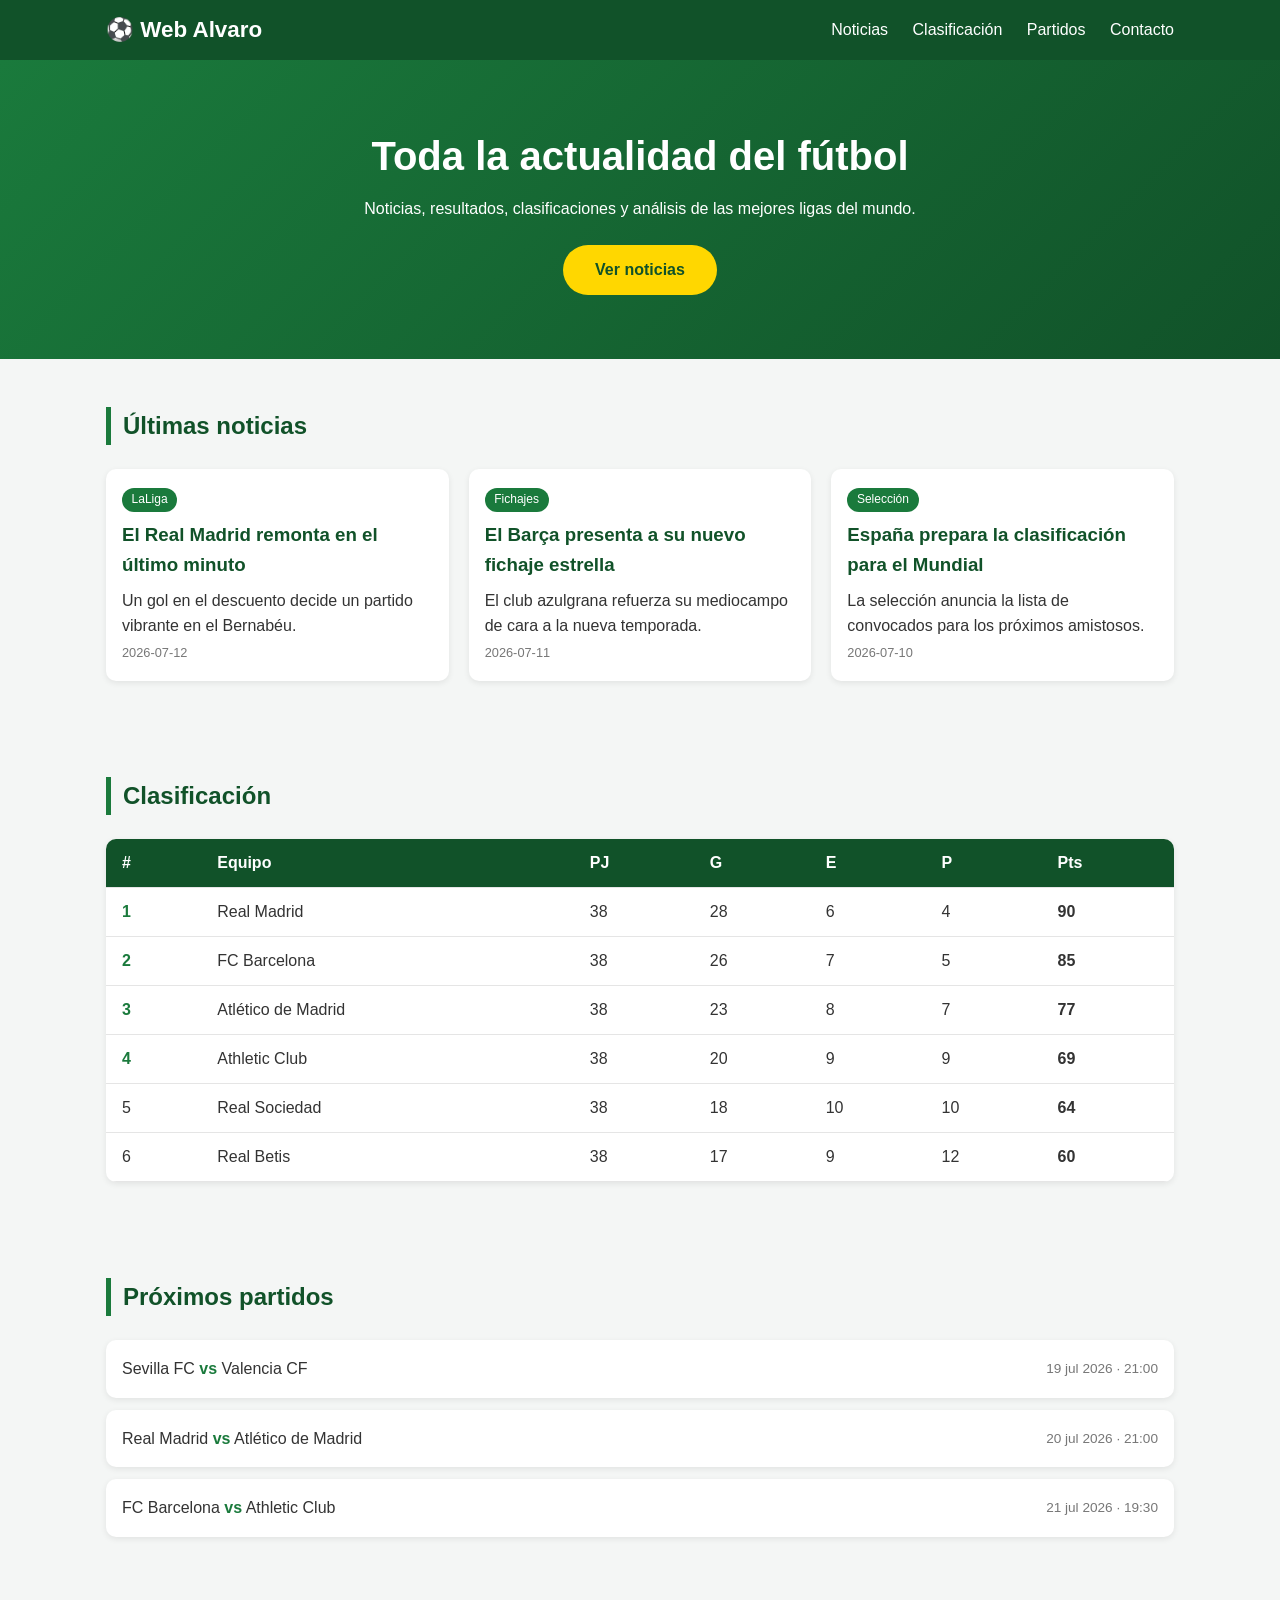
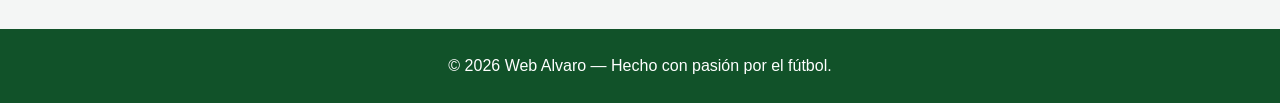
==== index.html @ 4b5a2a9b "Versión inicial de Web Alvaro: web de fútbol con noticias, clasificación y partidos Co-Authored-By: " ====
<!DOCTYPE html>
<html lang="es">
<head>
  <meta charset="UTF-8">
  <meta name="viewport" content="width=device-width, initial-scale=1.0">
  <title>Web Alvaro — Todo sobre Fútbol</title>
  <link rel="stylesheet" href="css/styles.css">
</head>
<body>
  <header class="site-header">
    <div class="container header-inner">
      <a href="index.html" class="logo">⚽ Web Alvaro</a>
      <nav class="main-nav">
        <a href="#noticias">Noticias</a>
        <a href="#clasificacion">Clasificación</a>
        <a href="#partidos">Partidos</a>
        <a href="#contacto">Contacto</a>
      </nav>
    </div>
  </header>

  <section class="hero">
    <div class="container">
      <h1>Toda la actualidad del fútbol</h1>
      <p>Noticias, resultados, clasificaciones y análisis de las mejores ligas del mundo.</p>
      <a href="#noticias" class="btn">Ver noticias</a>
    </div>
  </section>

  <main class="container">
    <section id="noticias" class="section">
      <h2>Últimas noticias</h2>
      <div class="cards" id="news-grid">
        <!-- Las noticias se cargan desde js/app.js -->
      </div>
    </section>

    <section id="clasificacion" class="section">
      <h2>Clasificación</h2>
      <div class="table-wrap">
        <table id="standings-table">
          <thead>
            <tr>
              <th>#</th>
              <th>Equipo</th>
              <th>PJ</th>
              <th>G</th>
              <th>E</th>
              <th>P</th>
              <th>Pts</th>
            </tr>
          </thead>
          <tbody>
            <!-- Se rellena desde js/app.js -->
          </tbody>
        </table>
      </div>
    </section>

    <section id="partidos" class="section">
      <h2>Próximos partidos</h2>
      <ul class="fixtures" id="fixtures-list">
        <!-- Se rellena desde js/app.js -->
      </ul>
    </section>
  </main>

  <footer id="contacto" class="site-footer">
    <div class="container">
      <p>© 2026 Web Alvaro — Hecho con pasión por el fútbol.</p>
    </div>
  </footer>

  <script src="js/app.js"></script>
</body>
</html>
---- css/styles.css ----
:root {
  --verde: #1a7a3c;
  --verde-oscuro: #115229;
  --blanco: #ffffff;
  --gris-claro: #f4f6f5;
  --gris-texto: #333333;
  --acento: #ffd700;
}

* {
  margin: 0;
  padding: 0;
  box-sizing: border-box;
}

body {
  font-family: "Segoe UI", Helvetica, Arial, sans-serif;
  color: var(--gris-texto);
  background: var(--gris-claro);
  line-height: 1.6;
}

.container {
  max-width: 1100px;
  margin: 0 auto;
  padding: 0 1rem;
}

/* Header */
.site-header {
  background: var(--verde-oscuro);
  position: sticky;
  top: 0;
  z-index: 10;
}

.header-inner {
  display: flex;
  align-items: center;
  justify-content: space-between;
  padding: 0.75rem 1rem;
}

.logo {
  color: var(--blanco);
  font-size: 1.4rem;
  font-weight: bold;
  text-decoration: none;
}

.main-nav a {
  color: var(--blanco);
  text-decoration: none;
  margin-left: 1.25rem;
  font-weight: 500;
}

.main-nav a:hover {
  color: var(--acento);
}

/* Hero */
.hero {
  background: linear-gradient(135deg, var(--verde) 0%, var(--verde-oscuro) 100%);
  color: var(--blanco);
  text-align: center;
  padding: 4rem 1rem;
}

.hero h1 {
  font-size: 2.5rem;
  margin-bottom: 0.5rem;
}

.btn {
  display: inline-block;
  margin-top: 1.5rem;
  background: var(--acento);
  color: var(--verde-oscuro);
  padding: 0.75rem 2rem;
  border-radius: 999px;
  font-weight: bold;
  text-decoration: none;
}

.btn:hover {
  filter: brightness(1.05);
}

/* Secciones */
.section {
  padding: 3rem 0;
}

.section h2 {
  color: var(--verde-oscuro);
  margin-bottom: 1.5rem;
  border-left: 5px solid var(--verde);
  padding-left: 0.75rem;
}

/* Tarjetas de noticias */
.cards {
  display: grid;
  grid-template-columns: repeat(auto-fill, minmax(280px, 1fr));
  gap: 1.25rem;
}

.card {
  background: var(--blanco);
  border-radius: 10px;
  overflow: hidden;
  box-shadow: 0 2px 6px rgba(0, 0, 0, 0.08);
}

.card .card-tag {
  display: inline-block;
  background: var(--verde);
  color: var(--blanco);
  font-size: 0.75rem;
  padding: 0.15rem 0.6rem;
  border-radius: 999px;
  margin-bottom: 0.5rem;
}

.card .card-body {
  padding: 1rem;
}

.card h3 {
  margin-bottom: 0.5rem;
  color: var(--verde-oscuro);
}

.card time {
  font-size: 0.8rem;
  color: #777;
}

/* Tabla de clasificación */
.table-wrap {
  overflow-x: auto;
  background: var(--blanco);
  border-radius: 10px;
  box-shadow: 0 2px 6px rgba(0, 0, 0, 0.08);
}

table {
  width: 100%;
  border-collapse: collapse;
}

th, td {
  padding: 0.7rem 1rem;
  text-align: left;
  border-bottom: 1px solid #e5e5e5;
}

thead th {
  background: var(--verde-oscuro);
  color: var(--blanco);
}

tbody tr:nth-child(-n+4) td:first-child {
  font-weight: bold;
  color: var(--verde);
}

/* Partidos */
.fixtures {
  list-style: none;
}

.fixtures li {
  background: var(--blanco);
  border-radius: 10px;
  padding: 1rem;
  margin-bottom: 0.75rem;
  display: flex;
  justify-content: space-between;
  align-items: center;
  box-shadow: 0 2px 6px rgba(0, 0, 0, 0.08);
  flex-wrap: wrap;
  gap: 0.5rem;
}

.fixtures .vs {
  font-weight: bold;
  color: var(--verde);
}

.fixtures .fecha {
  font-size: 0.85rem;
  color: #777;
}

/* Footer */
.site-footer {
  background: var(--verde-oscuro);
  color: var(--blanco);
  text-align: center;
  padding: 1.5rem 1rem;
  margin-top: 2rem;
}

@media (max-width: 600px) {
  .hero h1 {
    font-size: 1.8rem;
  }

  .header-inner {
    flex-direction: column;
    gap: 0.5rem;
  }
}
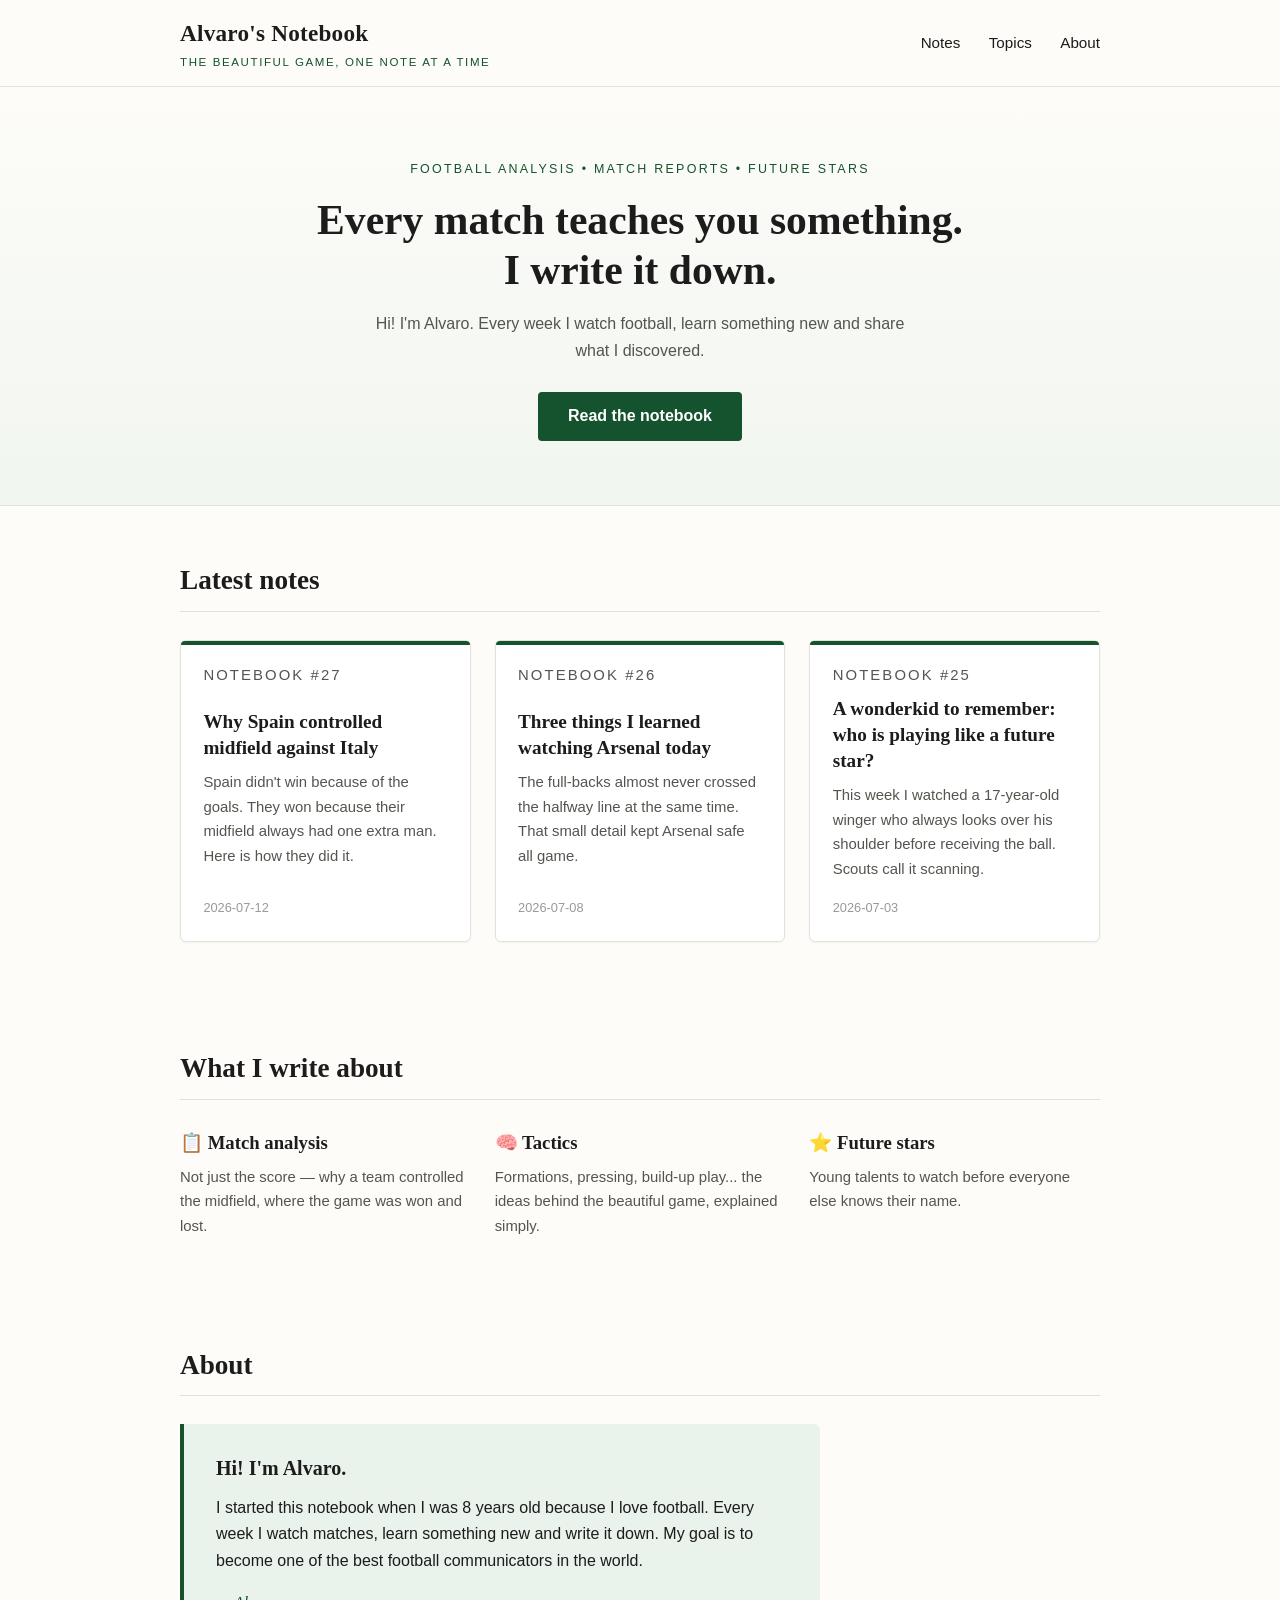
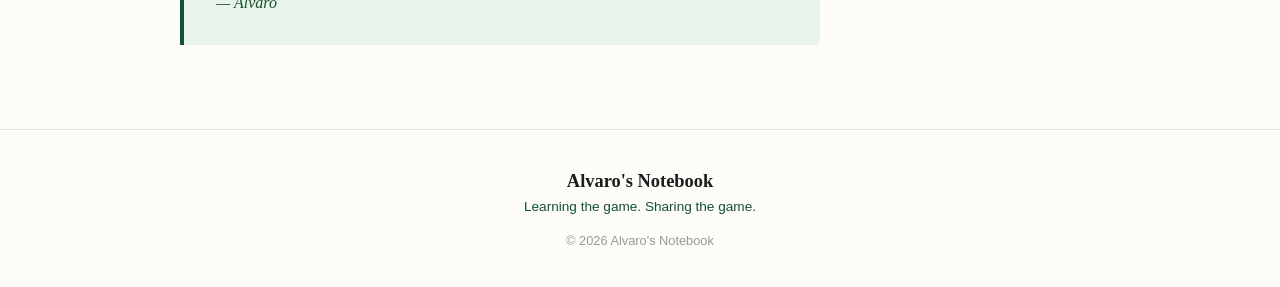
==== commit fe32c5d8: "Rebrand a Alvaro's Notebook: diseño de cuaderno, notas numeradas y sección About Co-Authored-By: Cla" ====
--- a/index.html
+++ b/index.html
@@ -1,73 +1,77 @@
 <!DOCTYPE html>
-<html lang="es">
+<html lang="en">
 <head>
   <meta charset="UTF-8">
   <meta name="viewport" content="width=device-width, initial-scale=1.0">
-  <title>Web Alvaro — Todo sobre Fútbol</title>
+  <title>Alvaro's Notebook — The Beautiful Game, One Note at a Time</title>
+  <meta name="description" content="Football analysis, match reports and future stars — a young football analyst's journal.">
   <link rel="stylesheet" href="css/styles.css">
 </head>
 <body>
   <header class="site-header">
     <div class="container header-inner">
-      <a href="index.html" class="logo">⚽ Web Alvaro</a>
+      <a href="index.html" class="brand">
+        <span class="brand-name">Alvaro's Notebook</span>
+        <span class="brand-tagline">The Beautiful Game, One Note at a Time</span>
+      </a>
       <nav class="main-nav">
-        <a href="#noticias">Noticias</a>
-        <a href="#clasificacion">Clasificación</a>
-        <a href="#partidos">Partidos</a>
-        <a href="#contacto">Contacto</a>
+        <a href="#notes">Notes</a>
+        <a href="#topics">Topics</a>
+        <a href="#about">About</a>
       </nav>
     </div>
   </header>
 
   <section class="hero">
     <div class="container">
-      <h1>Toda la actualidad del fútbol</h1>
-      <p>Noticias, resultados, clasificaciones y análisis de las mejores ligas del mundo.</p>
-      <a href="#noticias" class="btn">Ver noticias</a>
+      <p class="hero-kicker">Football Analysis • Match Reports • Future Stars</p>
+      <h1>Every match teaches you something.<br>I write it down.</h1>
+      <p class="hero-sub">Hi! I'm Alvaro. Every week I watch football, learn something new and share what I discovered.</p>
+      <a href="#notes" class="btn">Read the notebook</a>
     </div>
   </section>
 
   <main class="container">
-    <section id="noticias" class="section">
-      <h2>Últimas noticias</h2>
-      <div class="cards" id="news-grid">
-        <!-- Las noticias se cargan desde js/app.js -->
+    <section id="notes" class="section">
+      <h2>Latest notes</h2>
+      <div class="notes-grid" id="notes-grid">
+        <!-- Notes are rendered from js/app.js -->
       </div>
     </section>
 
-    <section id="clasificacion" class="section">
-      <h2>Clasificación</h2>
-      <div class="table-wrap">
-        <table id="standings-table">
-          <thead>
-            <tr>
-              <th>#</th>
-              <th>Equipo</th>
-              <th>PJ</th>
-              <th>G</th>
-              <th>E</th>
-              <th>P</th>
-              <th>Pts</th>
-            </tr>
-          </thead>
-          <tbody>
-            <!-- Se rellena desde js/app.js -->
-          </tbody>
-        </table>
+    <section id="topics" class="section">
+      <h2>What I write about</h2>
+      <div class="topics">
+        <div class="topic">
+          <h3>📋 Match analysis</h3>
+          <p>Not just the score — why a team controlled the midfield, where the game was won and lost.</p>
+        </div>
+        <div class="topic">
+          <h3>🧠 Tactics</h3>
+          <p>Formations, pressing, build-up play... the ideas behind the beautiful game, explained simply.</p>
+        </div>
+        <div class="topic">
+          <h3>⭐ Future stars</h3>
+          <p>Young talents to watch before everyone else knows their name.</p>
+        </div>
       </div>
     </section>
 
-    <section id="partidos" class="section">
-      <h2>Próximos partidos</h2>
-      <ul class="fixtures" id="fixtures-list">
-        <!-- Se rellena desde js/app.js -->
-      </ul>
+    <section id="about" class="section about">
+      <h2>About</h2>
+      <div class="about-card">
+        <p class="about-lead">Hi! I'm Alvaro.</p>
+        <p>I started this notebook when I was 8 years old because I love football. Every week I watch matches, learn something new and write it down. My goal is to become one of the best football communicators in the world.</p>
+        <p class="about-sign">— Alvaro</p>
+      </div>
     </section>
   </main>
 
-  <footer id="contacto" class="site-footer">
+  <footer class="site-footer">
     <div class="container">
-      <p>© 2026 Web Alvaro — Hecho con pasión por el fútbol.</p>
+      <p class="footer-brand">Alvaro's Notebook</p>
+      <p class="footer-tag">Learning the game. Sharing the game.</p>
+      <p class="footer-copy">© 2026 Alvaro's Notebook</p>
     </div>
   </footer>
 
--- a/css/styles.css
+++ b/css/styles.css
@@ -1,10 +1,12 @@
 :root {
-  --verde: #1a7a3c;
-  --verde-oscuro: #115229;
-  --blanco: #ffffff;
-  --gris-claro: #f4f6f5;
-  --gris-texto: #333333;
-  --acento: #ffd700;
+  --paper: #fdfcf8;
+  --ink: #1c1c1c;
+  --ink-soft: #55554f;
+  --green: #14532d;
+  --green-soft: #eaf2ec;
+  --line: #e4e1d8;
+  --serif: Georgia, "Times New Roman", serif;
+  --sans: "Segoe UI", Helvetica, Arial, sans-serif;
 }
 
 * {
@@ -14,21 +16,22 @@
 }
 
 body {
-  font-family: "Segoe UI", Helvetica, Arial, sans-serif;
-  color: var(--gris-texto);
-  background: var(--gris-claro);
-  line-height: 1.6;
+  font-family: var(--sans);
+  color: var(--ink);
+  background: var(--paper);
+  line-height: 1.65;
 }
 
 .container {
-  max-width: 1100px;
+  max-width: 960px;
   margin: 0 auto;
-  padding: 0 1rem;
+  padding: 0 1.25rem;
 }
 
 /* Header */
 .site-header {
-  background: var(--verde-oscuro);
+  background: var(--paper);
+  border-bottom: 1px solid var(--line);
   position: sticky;
   top: 0;
   z-index: 10;
@@ -38,178 +41,236 @@
   display: flex;
   align-items: center;
   justify-content: space-between;
-  padding: 0.75rem 1rem;
-}
-
-.logo {
-  color: var(--blanco);
-  font-size: 1.4rem;
+  padding: 0.9rem 1.25rem;
+  gap: 1rem;
+  flex-wrap: wrap;
+}
+
+.brand {
+  text-decoration: none;
+  color: var(--ink);
+  display: flex;
+  flex-direction: column;
+}
+
+.brand-name {
+  font-family: var(--serif);
+  font-size: 1.45rem;
   font-weight: bold;
+  letter-spacing: 0.01em;
+}
+
+.brand-tagline {
+  font-size: 0.72rem;
+  text-transform: uppercase;
+  letter-spacing: 0.14em;
+  color: var(--green);
+}
+
+.main-nav a {
+  color: var(--ink);
   text-decoration: none;
-}
-
-.main-nav a {
-  color: var(--blanco);
-  text-decoration: none;
-  margin-left: 1.25rem;
-  font-weight: 500;
+  margin-left: 1.5rem;
+  font-size: 0.95rem;
+  border-bottom: 2px solid transparent;
+  padding-bottom: 2px;
 }
 
 .main-nav a:hover {
-  color: var(--acento);
+  border-bottom-color: var(--green);
 }
 
 /* Hero */
 .hero {
-  background: linear-gradient(135deg, var(--verde) 0%, var(--verde-oscuro) 100%);
-  color: var(--blanco);
   text-align: center;
-  padding: 4rem 1rem;
+  padding: 4.5rem 1rem 4rem;
+  border-bottom: 1px solid var(--line);
+  background:
+    linear-gradient(var(--paper) 0%, var(--green-soft) 160%);
+}
+
+.hero-kicker {
+  text-transform: uppercase;
+  letter-spacing: 0.18em;
+  font-size: 0.78rem;
+  color: var(--green);
+  margin-bottom: 1rem;
 }
 
 .hero h1 {
-  font-size: 2.5rem;
-  margin-bottom: 0.5rem;
+  font-family: var(--serif);
+  font-size: 2.6rem;
+  line-height: 1.2;
+  margin-bottom: 1rem;
+}
+
+.hero-sub {
+  color: var(--ink-soft);
+  max-width: 34rem;
+  margin: 0 auto;
 }
 
 .btn {
   display: inline-block;
-  margin-top: 1.5rem;
-  background: var(--acento);
-  color: var(--verde-oscuro);
-  padding: 0.75rem 2rem;
-  border-radius: 999px;
+  margin-top: 1.75rem;
+  background: var(--green);
+  color: #fff;
+  padding: 0.7rem 1.9rem;
+  border-radius: 4px;
+  font-weight: 600;
+  text-decoration: none;
+}
+
+.btn:hover {
+  background: #0d3d20;
+}
+
+/* Sections */
+.section {
+  padding: 3.25rem 0;
+}
+
+.section h2 {
+  font-family: var(--serif);
+  font-size: 1.7rem;
+  margin-bottom: 1.75rem;
+  padding-bottom: 0.5rem;
+  border-bottom: 1px solid var(--line);
+}
+
+/* Notes */
+.notes-grid {
+  display: grid;
+  grid-template-columns: repeat(auto-fill, minmax(270px, 1fr));
+  gap: 1.5rem;
+}
+
+.note {
+  background: #fff;
+  border: 1px solid var(--line);
+  border-radius: 6px;
+  padding: 1.4rem;
+  position: relative;
+  box-shadow: 0 1px 3px rgba(0, 0, 0, 0.04);
+  display: flex;
+  flex-direction: column;
+}
+
+.note::before {
+  content: "";
+  position: absolute;
+  top: 0;
+  left: 0;
+  right: 0;
+  height: 4px;
+  background: var(--green);
+  border-radius: 6px 6px 0 0;
+}
+
+.note-number {
+  font-size: 0.75rem;
+  text-transform: uppercase;
+  letter-spacing: 0.14em;
+  color: var(--green);
+  margin-bottom: 0.5rem;
+}
+
+.note h3 {
+  font-family: var(--serif);
+  font-size: 1.2rem;
+  line-height: 1.35;
+  margin-bottom: 0.6rem;
+}
+
+.note p {
+  color: var(--ink-soft);
+  font-size: 0.93rem;
+  flex-grow: 1;
+}
+
+.note time {
+  display: block;
+  margin-top: 1rem;
+  font-size: 0.8rem;
+  color: #999;
+}
+
+/* Topics */
+.topics {
+  display: grid;
+  grid-template-columns: repeat(auto-fit, minmax(240px, 1fr));
+  gap: 1.5rem;
+}
+
+.topic h3 {
+  font-family: var(--serif);
+  margin-bottom: 0.4rem;
+}
+
+.topic p {
+  color: var(--ink-soft);
+  font-size: 0.93rem;
+}
+
+/* About */
+.about-card {
+  background: var(--green-soft);
+  border-left: 4px solid var(--green);
+  border-radius: 0 6px 6px 0;
+  padding: 1.75rem 2rem;
+  max-width: 40rem;
+}
+
+.about-lead {
+  font-family: var(--serif);
+  font-size: 1.25rem;
   font-weight: bold;
-  text-decoration: none;
-}
-
-.btn:hover {
-  filter: brightness(1.05);
-}
-
-/* Secciones */
-.section {
-  padding: 3rem 0;
-}
-
-.section h2 {
-  color: var(--verde-oscuro);
-  margin-bottom: 1.5rem;
-  border-left: 5px solid var(--verde);
-  padding-left: 0.75rem;
-}
-
-/* Tarjetas de noticias */
-.cards {
-  display: grid;
-  grid-template-columns: repeat(auto-fill, minmax(280px, 1fr));
-  gap: 1.25rem;
-}
-
-.card {
-  background: var(--blanco);
-  border-radius: 10px;
-  overflow: hidden;
-  box-shadow: 0 2px 6px rgba(0, 0, 0, 0.08);
-}
-
-.card .card-tag {
-  display: inline-block;
-  background: var(--verde);
-  color: var(--blanco);
-  font-size: 0.75rem;
-  padding: 0.15rem 0.6rem;
-  border-radius: 999px;
-  margin-bottom: 0.5rem;
-}
-
-.card .card-body {
-  padding: 1rem;
-}
-
-.card h3 {
-  margin-bottom: 0.5rem;
-  color: var(--verde-oscuro);
-}
-
-.card time {
-  font-size: 0.8rem;
-  color: #777;
-}
-
-/* Tabla de clasificación */
-.table-wrap {
-  overflow-x: auto;
-  background: var(--blanco);
-  border-radius: 10px;
-  box-shadow: 0 2px 6px rgba(0, 0, 0, 0.08);
-}
-
-table {
-  width: 100%;
-  border-collapse: collapse;
-}
-
-th, td {
-  padding: 0.7rem 1rem;
-  text-align: left;
-  border-bottom: 1px solid #e5e5e5;
-}
-
-thead th {
-  background: var(--verde-oscuro);
-  color: var(--blanco);
-}
-
-tbody tr:nth-child(-n+4) td:first-child {
-  font-weight: bold;
-  color: var(--verde);
-}
-
-/* Partidos */
-.fixtures {
-  list-style: none;
-}
-
-.fixtures li {
-  background: var(--blanco);
-  border-radius: 10px;
-  padding: 1rem;
-  margin-bottom: 0.75rem;
-  display: flex;
-  justify-content: space-between;
-  align-items: center;
-  box-shadow: 0 2px 6px rgba(0, 0, 0, 0.08);
-  flex-wrap: wrap;
-  gap: 0.5rem;
-}
-
-.fixtures .vs {
-  font-weight: bold;
-  color: var(--verde);
-}
-
-.fixtures .fecha {
-  font-size: 0.85rem;
-  color: #777;
+  margin-bottom: 0.6rem;
+}
+
+.about-sign {
+  margin-top: 1rem;
+  font-family: var(--serif);
+  font-style: italic;
+  color: var(--green);
 }
 
 /* Footer */
 .site-footer {
-  background: var(--verde-oscuro);
-  color: var(--blanco);
+  border-top: 1px solid var(--line);
   text-align: center;
-  padding: 1.5rem 1rem;
+  padding: 2.25rem 1rem;
   margin-top: 2rem;
+}
+
+.footer-brand {
+  font-family: var(--serif);
+  font-size: 1.15rem;
+  font-weight: bold;
+}
+
+.footer-tag {
+  color: var(--green);
+  font-size: 0.85rem;
+  margin-bottom: 0.75rem;
+}
+
+.footer-copy {
+  color: #999;
+  font-size: 0.8rem;
 }
 
 @media (max-width: 600px) {
   .hero h1 {
-    font-size: 1.8rem;
+    font-size: 1.9rem;
   }
 
   .header-inner {
     flex-direction: column;
-    gap: 0.5rem;
+    align-items: flex-start;
   }
-}
+
+  .main-nav a:first-child {
+    margin-left: 0;
+  }
+}
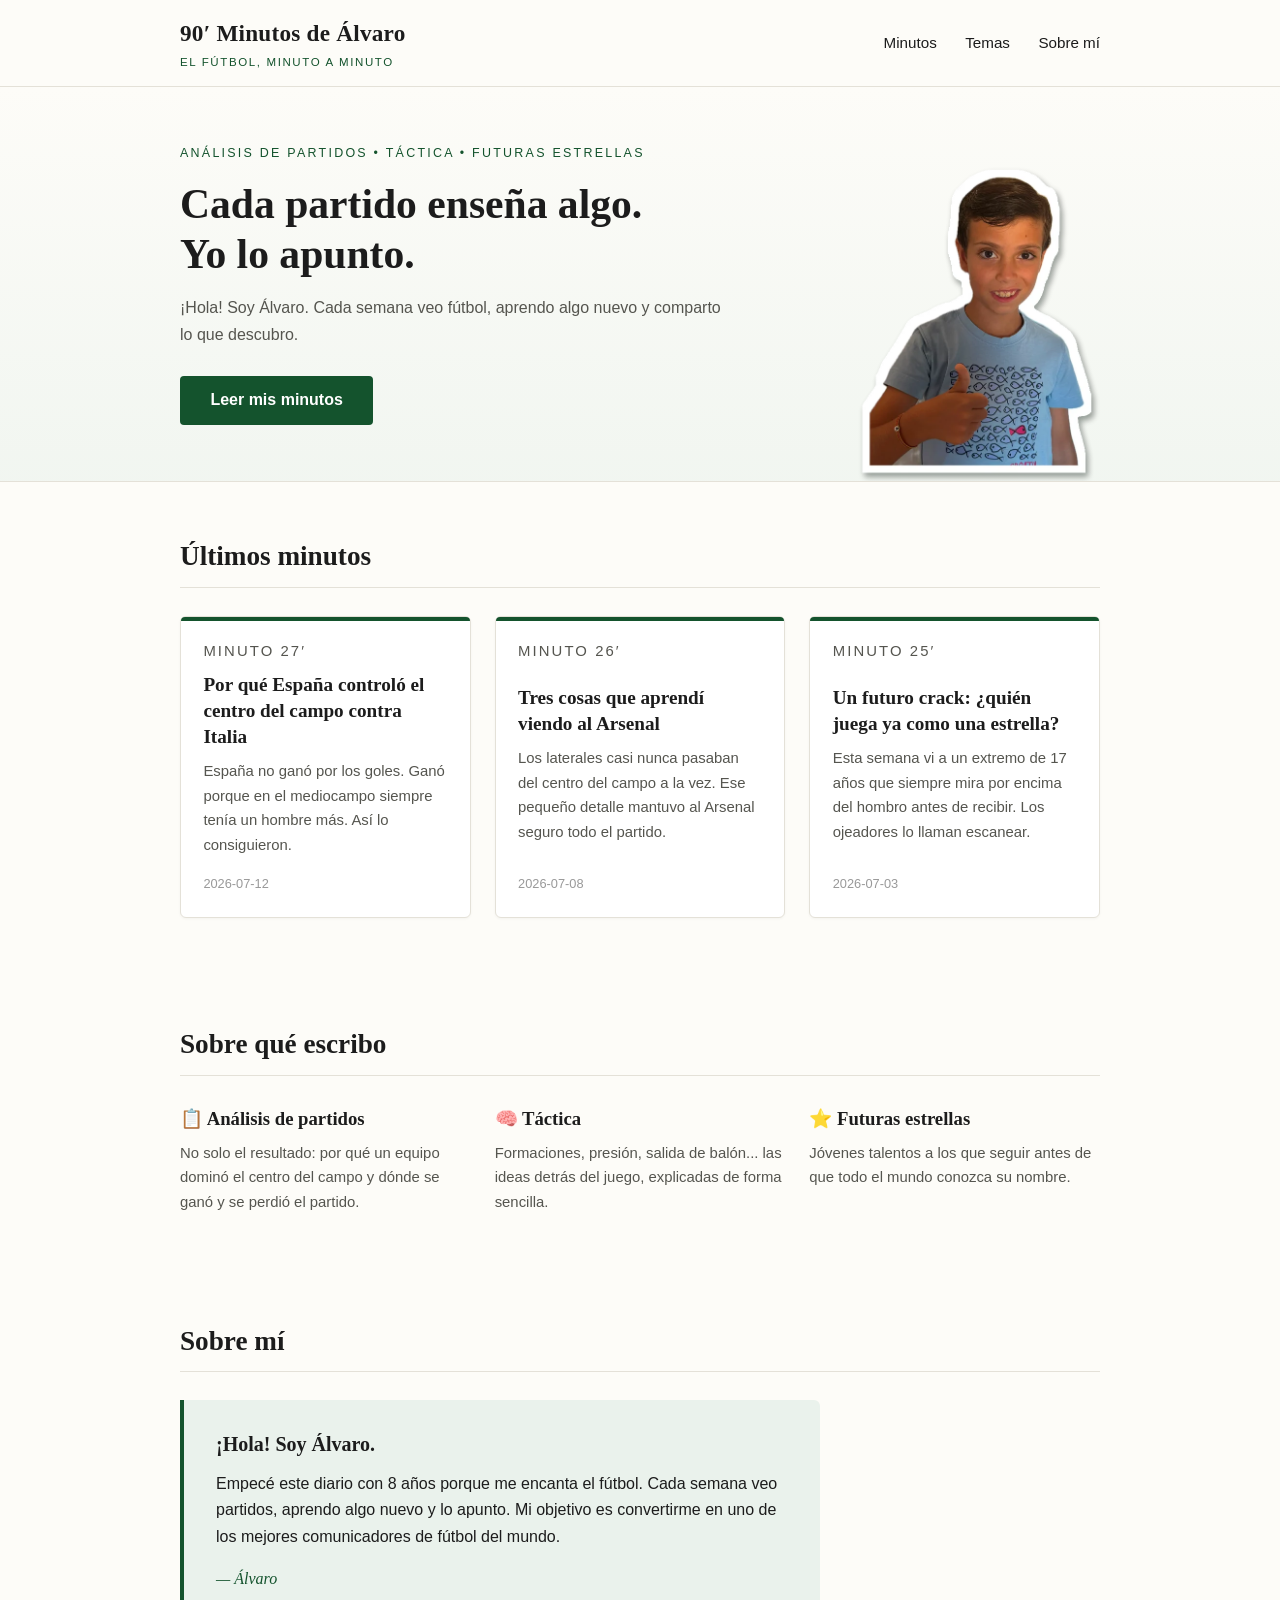
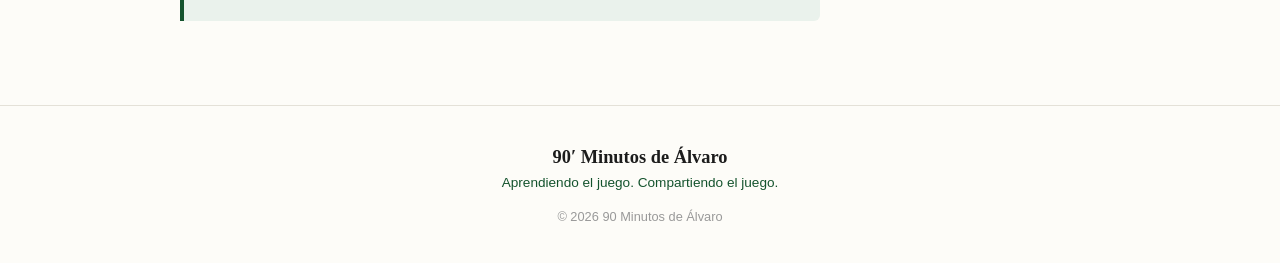
==== commit 0578a471: "Marca en español: 90 Minutos de Álvaro, con sticker de foto real y favicon 90′ Co-Authored-By: Claud" ====
--- a/index.html
+++ b/index.html
@@ -1,77 +1,81 @@
 <!DOCTYPE html>
-<html lang="en">
+<html lang="es">
 <head>
   <meta charset="UTF-8">
   <meta name="viewport" content="width=device-width, initial-scale=1.0">
-  <title>Alvaro's Notebook — The Beautiful Game, One Note at a Time</title>
-  <meta name="description" content="Football analysis, match reports and future stars — a young football analyst's journal.">
+  <title>90 Minutos de Álvaro — El fútbol, minuto a minuto</title>
+  <meta name="description" content="Análisis de partidos, táctica y futuras estrellas — el diario futbolero de Álvaro.">
+  <link rel="icon" href="img/favicon.svg" type="image/svg+xml">
   <link rel="stylesheet" href="css/styles.css">
 </head>
 <body>
   <header class="site-header">
     <div class="container header-inner">
       <a href="index.html" class="brand">
-        <span class="brand-name">Alvaro's Notebook</span>
-        <span class="brand-tagline">The Beautiful Game, One Note at a Time</span>
+        <span class="brand-name">90&prime; Minutos de Álvaro</span>
+        <span class="brand-tagline">El fútbol, minuto a minuto</span>
       </a>
       <nav class="main-nav">
-        <a href="#notes">Notes</a>
-        <a href="#topics">Topics</a>
-        <a href="#about">About</a>
+        <a href="#minutos">Minutos</a>
+        <a href="#temas">Temas</a>
+        <a href="#sobre-mi">Sobre mí</a>
       </nav>
     </div>
   </header>
 
   <section class="hero">
-    <div class="container">
-      <p class="hero-kicker">Football Analysis • Match Reports • Future Stars</p>
-      <h1>Every match teaches you something.<br>I write it down.</h1>
-      <p class="hero-sub">Hi! I'm Alvaro. Every week I watch football, learn something new and share what I discovered.</p>
-      <a href="#notes" class="btn">Read the notebook</a>
+    <div class="container hero-flex">
+      <div class="hero-text">
+        <p class="hero-kicker">Análisis de partidos • Táctica • Futuras estrellas</p>
+        <h1>Cada partido enseña algo.<br>Yo lo apunto.</h1>
+        <p class="hero-sub">¡Hola! Soy Álvaro. Cada semana veo fútbol, aprendo algo nuevo y comparto lo que descubro.</p>
+        <a href="#minutos" class="btn">Leer mis minutos</a>
+      </div>
+      <img class="hero-sticker" src="img/sticker-alvaro.webp" alt="Álvaro con el pulgar arriba">
     </div>
   </section>
 
   <main class="container">
-    <section id="notes" class="section">
-      <h2>Latest notes</h2>
+    <section id="minutos" class="section">
+      <h2>Últimos minutos</h2>
       <div class="notes-grid" id="notes-grid">
-        <!-- Notes are rendered from js/app.js -->
+        <!-- Las notas se renderizan desde js/app.js -->
       </div>
     </section>
 
-    <section id="topics" class="section">
-      <h2>What I write about</h2>
+    <section id="temas" class="section">
+      <h2>Sobre qué escribo</h2>
       <div class="topics">
         <div class="topic">
-          <h3>📋 Match analysis</h3>
-          <p>Not just the score — why a team controlled the midfield, where the game was won and lost.</p>
+          <h3>📋 Análisis de partidos</h3>
+          <p>No solo el resultado: por qué un equipo dominó el centro del campo y dónde se ganó y se perdió el partido.</p>
         </div>
         <div class="topic">
-          <h3>🧠 Tactics</h3>
-          <p>Formations, pressing, build-up play... the ideas behind the beautiful game, explained simply.</p>
+          <h3>🧠 Táctica</h3>
+          <p>Formaciones, presión, salida de balón... las ideas detrás del juego, explicadas de forma sencilla.</p>
         </div>
         <div class="topic">
-          <h3>⭐ Future stars</h3>
-          <p>Young talents to watch before everyone else knows their name.</p>
+          <h3>⭐ Futuras estrellas</h3>
+          <p>Jóvenes talentos a los que seguir antes de que todo el mundo conozca su nombre.</p>
         </div>
       </div>
     </section>
 
-    <section id="about" class="section about">
-      <h2>About</h2>
+    <section id="sobre-mi" class="section about">
+      <h2>Sobre mí</h2>
       <div class="about-card">
-        <p class="about-lead">Hi! I'm Alvaro.</p>
-        <p>I started this notebook when I was 8 years old because I love football. Every week I watch matches, learn something new and write it down. My goal is to become one of the best football communicators in the world.</p>
-        <p class="about-sign">— Alvaro</p>
+        <p class="about-lead">¡Hola! Soy Álvaro.</p>
+        <p>Empecé este diario con 8 años porque me encanta el fútbol. Cada semana veo partidos, aprendo algo nuevo y lo apunto. Mi objetivo es convertirme en uno de los mejores comunicadores de fútbol del mundo.</p>
+        <p class="about-sign">— Álvaro</p>
       </div>
     </section>
   </main>
 
   <footer class="site-footer">
     <div class="container">
-      <p class="footer-brand">Alvaro's Notebook</p>
-      <p class="footer-tag">Learning the game. Sharing the game.</p>
-      <p class="footer-copy">© 2026 Alvaro's Notebook</p>
+      <p class="footer-brand">90&prime; Minutos de Álvaro</p>
+      <p class="footer-tag">Aprendiendo el juego. Compartiendo el juego.</p>
+      <p class="footer-copy">© 2026 90 Minutos de Álvaro</p>
     </div>
   </footer>
 
--- a/css/styles.css
+++ b/css/styles.css
@@ -82,11 +82,34 @@
 
 /* Hero */
 .hero {
-  text-align: center;
-  padding: 4.5rem 1rem 4rem;
+  padding: 3.5rem 1rem 0;
   border-bottom: 1px solid var(--line);
   background:
     linear-gradient(var(--paper) 0%, var(--green-soft) 160%);
+}
+
+.hero-flex {
+  display: flex;
+  align-items: flex-end;
+  justify-content: space-between;
+  gap: 2rem;
+}
+
+.hero-text {
+  padding-bottom: 3.5rem;
+}
+
+.hero-sticker {
+  display: block;
+  max-height: 320px;
+  width: auto;
+  flex-shrink: 0;
+}
+
+@media (max-width: 700px) {
+  .hero-flex { flex-direction: column; align-items: center; text-align: center; }
+  .hero-text { padding-bottom: 0; }
+  .hero-sticker { max-height: 240px; }
 }
 
 .hero-kicker {
@@ -107,7 +130,6 @@
 .hero-sub {
   color: var(--ink-soft);
   max-width: 34rem;
-  margin: 0 auto;
 }
 
 .btn {
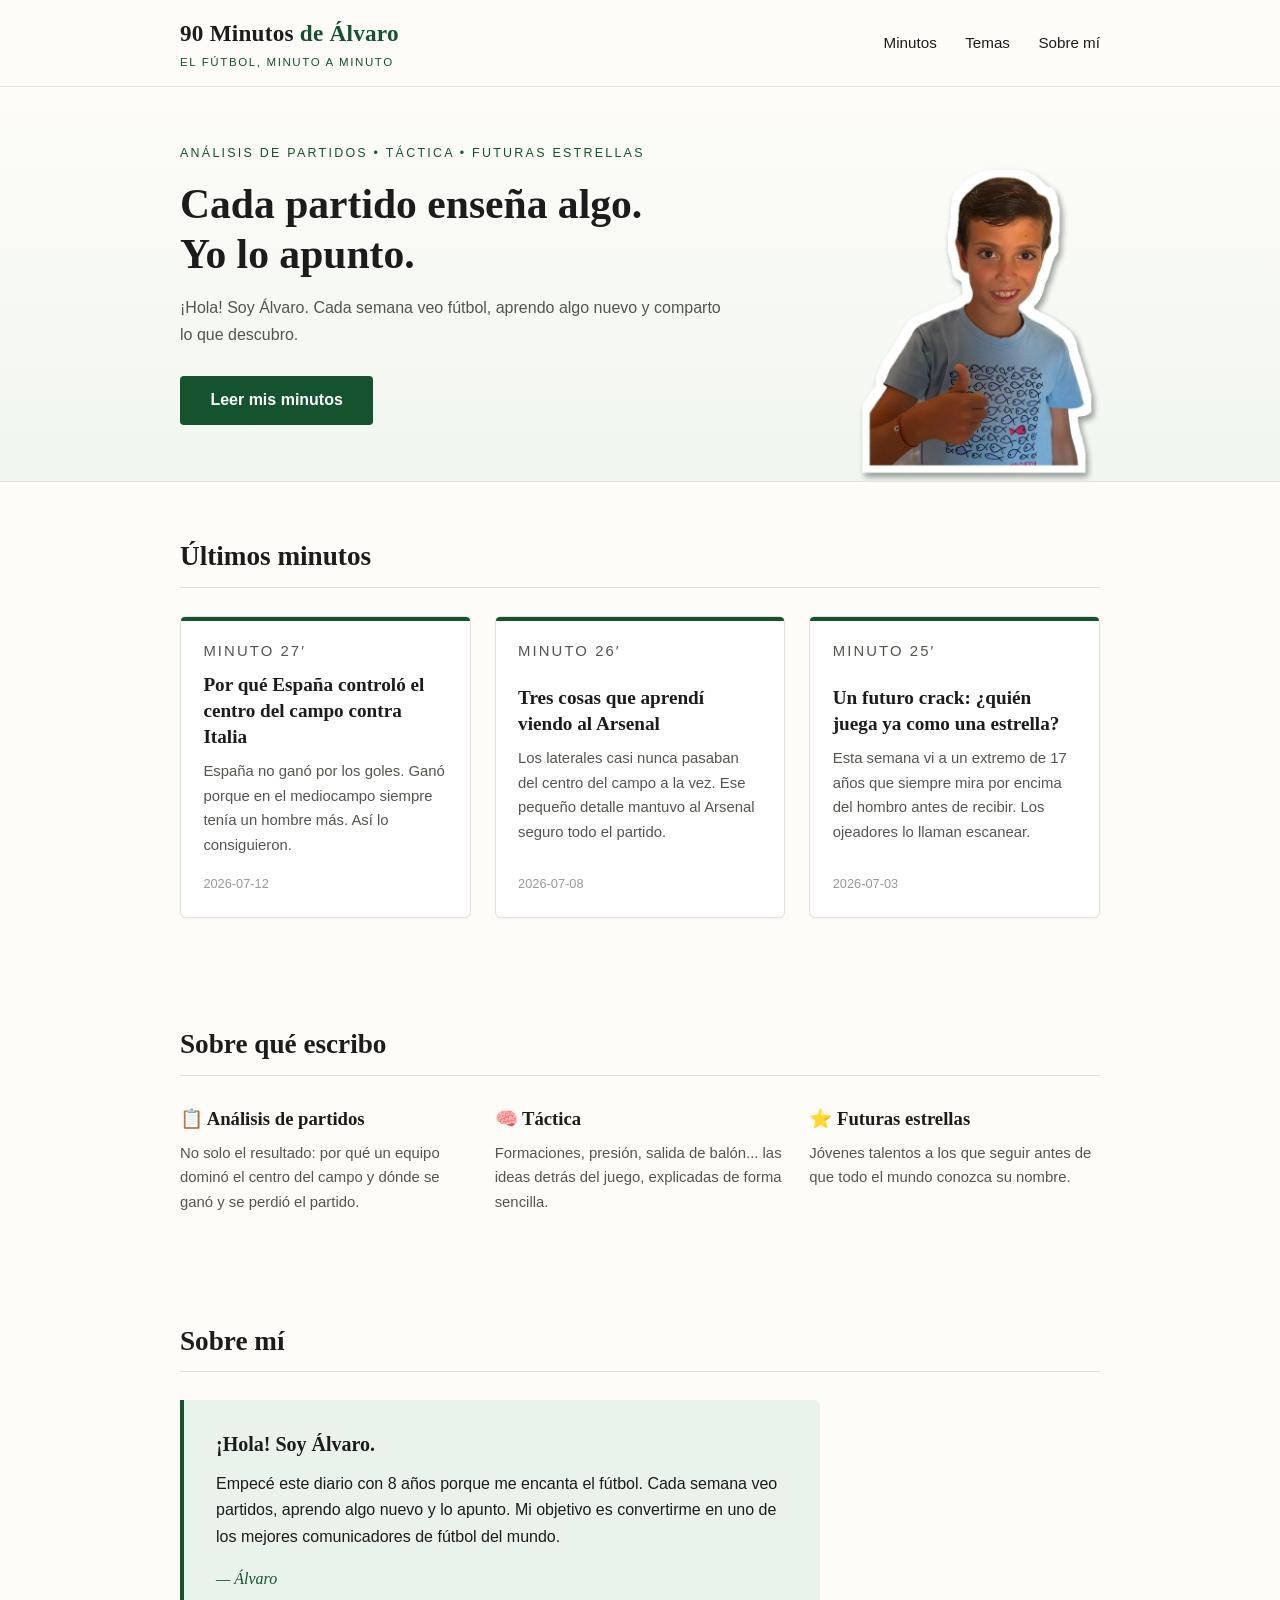
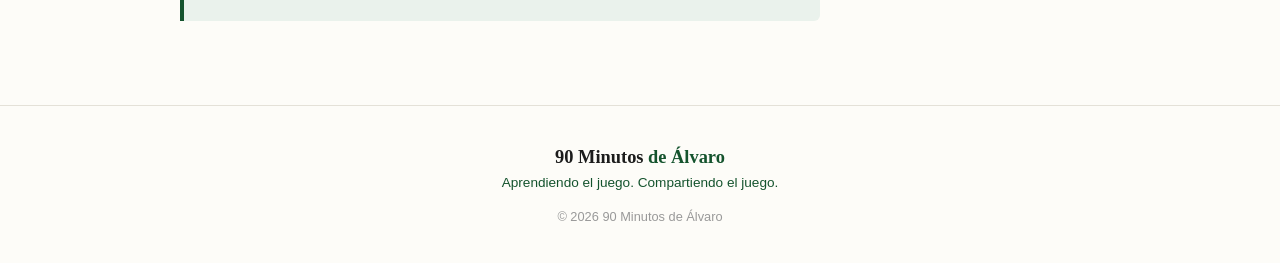
==== commit 15f5eaf0: "Logo F oficial: pack de marca (og, banner, avatar) y wordmark 90 Minutos de Álvaro Co-Authored-By: C" ====
--- a/index.html
+++ b/index.html
@@ -6,13 +6,16 @@
   <title>90 Minutos de Álvaro — El fútbol, minuto a minuto</title>
   <meta name="description" content="Análisis de partidos, táctica y futuras estrellas — el diario futbolero de Álvaro.">
   <link rel="icon" href="img/favicon.svg" type="image/svg+xml">
+  <meta property="og:title" content="90 Minutos de Álvaro">
+  <meta property="og:description" content="El fútbol, minuto a minuto. Análisis de partidos, táctica y futuras estrellas.">
+  <meta property="og:image" content="img/logo-90-minutos.jpg">
   <link rel="stylesheet" href="css/styles.css">
 </head>
 <body>
   <header class="site-header">
     <div class="container header-inner">
       <a href="index.html" class="brand">
-        <span class="brand-name">90&prime; Minutos de Álvaro</span>
+        <span class="brand-name">90 Minutos <em>de Álvaro</em></span>
         <span class="brand-tagline">El fútbol, minuto a minuto</span>
       </a>
       <nav class="main-nav">
@@ -73,7 +76,7 @@
 
   <footer class="site-footer">
     <div class="container">
-      <p class="footer-brand">90&prime; Minutos de Álvaro</p>
+      <p class="footer-brand">90 Minutos <em>de Álvaro</em></p>
       <p class="footer-tag">Aprendiendo el juego. Compartiendo el juego.</p>
       <p class="footer-copy">© 2026 90 Minutos de Álvaro</p>
     </div>
--- a/css/styles.css
+++ b/css/styles.css
@@ -60,6 +60,12 @@
   letter-spacing: 0.01em;
 }
 
+.brand-name em,
+.footer-brand em {
+  font-style: normal;
+  color: var(--green);
+}
+
 .brand-tagline {
   font-size: 0.72rem;
   text-transform: uppercase;
